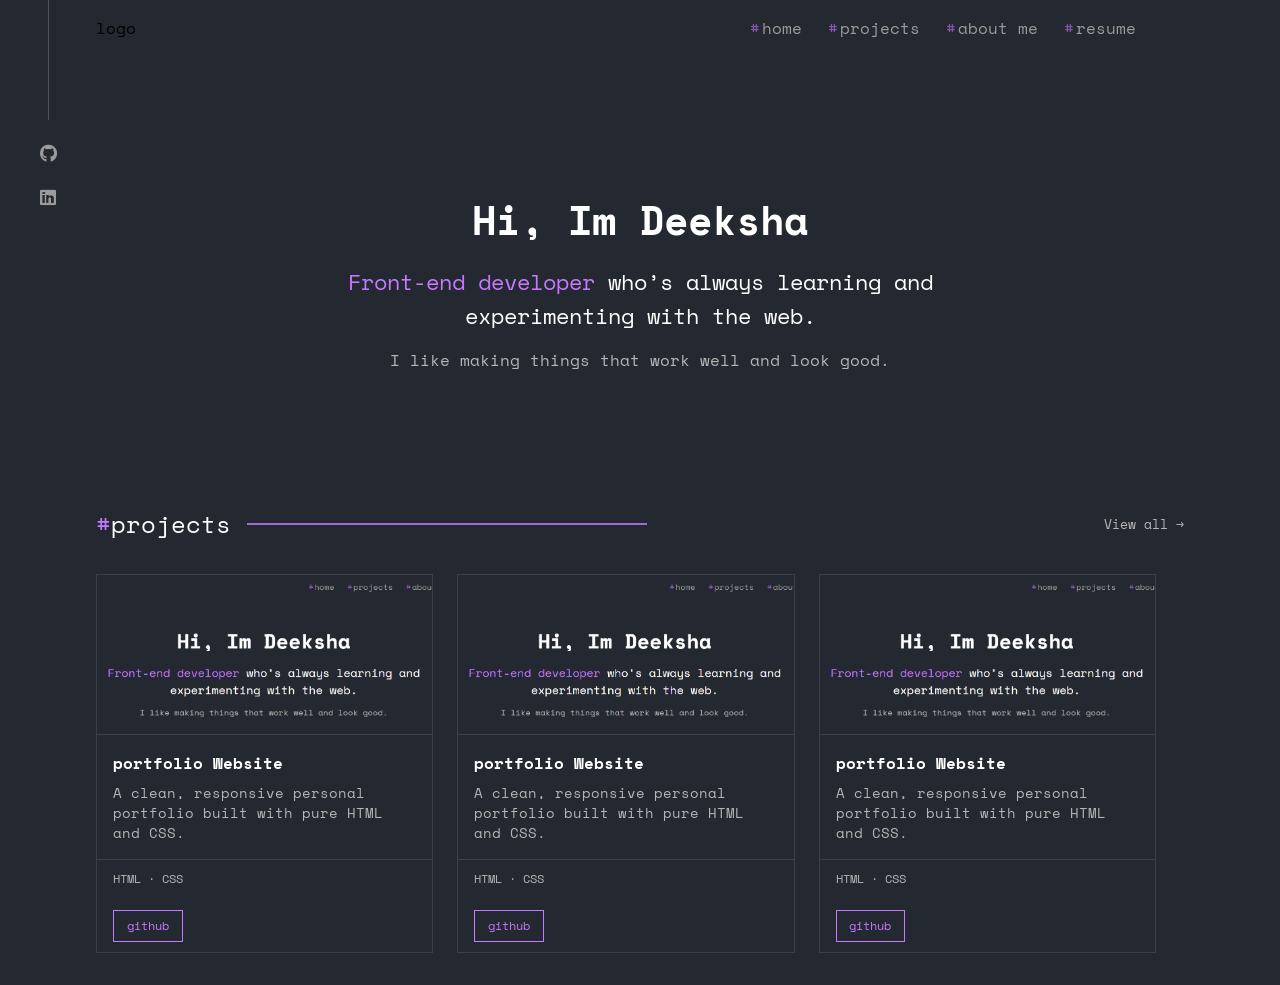
==== main/index.html @ dca4d630 "added project" ====
<!DOCTYPE html>
<head>
    <title>Deeksha Chowdary</title>
    <link rel="stylesheet" href="index_style.css">
    <link href="https://fonts.googleapis.com/css2?family=Space+Mono:wght@400;700&display=swap" rel="stylesheet">
    <link rel="stylesheet" href="https://cdnjs.cloudflare.com/ajax/libs/font-awesome/6.5.0/css/all.min.css">
</head>

<!DOCTYPE html>
<html lang="en">
<head>
    <meta charset="UTF-8">
    <title>Deeksha Chowdary</title>

    <link rel="stylesheet" href="index_style.css">
    <link href="https://fonts.googleapis.com/css2?family=Space+Mono:wght@400;700&display=swap" rel="stylesheet">
    <link rel="stylesheet" href="https://cdnjs.cloudflare.com/ajax/libs/font-awesome/6.5.0/css/all.min.css">
</head>

<body>
    <!-- Sidebar -->
    <div class="side-bar">
        <div class="line"></div>
        <div class="icons">
            <a href="#"><i class="fa-brands fa-github"></i></a>
            <a href="#"><i class="fa-brands fa-linkedin"></i></a>
        </div>
    </div>

    <!-- Header -->
    <header class="header">
        <p class="logo">logo</p>
        <nav class="nav">
            <ul>
                <li><a href="#">home</a></li>
                <li><a href="#">projects</a></li>
                <li><a href="#">about me</a></li>
                <li><a href="#">resume</a></li>
            </ul>
        </nav>
    </header>

    <!-- Hero -->
    <main>
        <div class="text">
            <h1 class="name">Hi, Im Deeksha</h1>

            <p class="upper_txt">
                <span class="purple">Front-end developer</span>
                who’s always learning and experimenting with the web.
            </p>

            <p class="lower_txt">
                I like making things that work well and look good.
            </p>
        </div>
    </main>


    <!-- Projects -->
    <section class="projects">
        <div class="projects-header">
            <p class="project_title">
                <span class="purple">#</span>projects
            </p>
            <a class="viewall" href="#">View all →</a>
        </div>

        <section class="project-cards">
            <article class="project-card">
                <figure class="project-card__preview">
                    <img src="project.png" alt="portfolio project preview">
                </figure>

                <!-- Title + description -->
                <header class="project-card__content">
                    <h3 class="project-card__title">portfolio Website</h3>
                    <p class="project-card__desc">A clean, responsive personal portfolio built with pure HTML and CSS.</p>
                </header>

                
                <!-- Tech stack strip -->
                <div class="project-card__stack">
                    HTML · CSS 
                </div>

                <!-- Actions -->
                <footer class="project-card__actions">
                    <a href="#" class="btn btn--primary">github</a>
                </footer>
            </article>

            <article class="project-card">
                <figure class="project-card__preview">
                    <img src="project.png" alt="portfolio project preview">
                </figure>

                <!-- Title + description -->
                <header class="project-card__content">
                    <h3 class="project-card__title">portfolio Website</h3>
                    <p class="project-card__desc">A clean, responsive personal portfolio built with pure HTML and CSS.</p>
                </header>


                <!-- Tech stack strip -->
                <div class="project-card__stack">
                    HTML · CSS 
                </div>

                <!-- Actions -->
                <footer class="project-card__actions">
                    <a href="#" class="btn btn--primary">github</a>
                </footer>
            </article>

            <article class="project-card">
                <figure class="project-card__preview">
                    <img src="project.png" alt="portfolio project preview">
                </figure>

                <!-- Title + description -->
                <header class="project-card__content">
                    <h3 class="project-card__title">portfolio Website</h3>
                    <p class="project-card__desc">A clean, responsive personal portfolio built with pure HTML and CSS.</p>
                </header>

                
                <!-- Tech stack strip -->
                <div class="project-card__stack">
                    HTML · CSS 
                </div>

                <!-- Actions -->
                <footer class="project-card__actions">
                    <a href="#" class="btn btn--primary">github</a>
                </footer>
            </article>
        </section>
        

    </section>
</body>
</html>
---- main/index_style.css ----
/* ---------- Reset ---------- */

* {
    margin: 0;
    padding: 0;
    box-sizing: border-box;
}

body {
    background-color: #242830;
    font-family: 'Space Mono', monospace;
    overflow-x: hidden;
}

/* ---------- Sidebar ---------- */

.side-bar {
    position: absolute;
    top: 0;
    left: 40px;

    display: flex;
    flex-direction: column;
    align-items: center;
    gap: 20px;

    z-index: 1000;
}

.side-bar .line {
    width: 1px;
    height: 120px;
    background-color: #6b6f76;
    opacity: 0.6;
}

.icons {
    display: flex;
    flex-direction: column;
    gap: 18px;
}

.icons a {
    color: #9b9b9b;
    font-size: 18px;
    transition: color 0.2s ease, transform 0.2s ease;
}

.icons a:hover {
    color: #8a56b1;
    transform: translateY(-3px);
}

/* ---------- Header ---------- */

.header {
    position: sticky;
    display: flex;
    align-items: center;
    justify-content: space-between;
    padding: 1rem 6rem;
}

.nav {
    text-align: right;
    margin-right: 2.5rem;
}

.nav ul li {
    display: inline-block;
    padding-inline: 0.5rem;
}

.nav a {
    text-decoration: none;
    color: rgb(155, 155, 155);
    position: relative;

    transition: color 0.25s ease;
}


.nav a::before {
    content: "#";
    color: #8a56b1;
    margin-right: 2px;

    transition: color 0.25s ease;
}


.nav a:hover {
    color: white;
}

.nav a:hover::before {
    color: #c579ff;
}

/* ---------- Main / Hero ---------- */

main {
    min-height: 50vh;
    display: flex;
    justify-content: center;
    align-items: center;
    text-align: center;
}


.name {
    font-size: 2.5rem;
    font-weight: 700;
    color: white;
    margin-bottom: 1rem;
}


.text {
    padding: 2rem;
    max-width: 700px;   /* keeps lines readable */
}


.upper_txt {
    font-size: 1.4rem;
    line-height: 1.5;
    margin-bottom: 1rem;
    color: white;
}

.lower_txt {
    color: rgb(181, 181, 181);
}


.purple {
    color: #c579ff;
}

.pfp-wrapper {
    display: flex;
    align-items: flex-start;
}

.profile {
    width: 100%;
    max-width: 250px;
    height: auto;
    border-radius: 50%;
    margin-top: 3rem;
    margin-left: 5rem;
    box-shadow: 0 0 30px rgba(255, 255, 255, 0.6);
}

/* ---------- Projects ---------- */

.projects {
    margin: 0 6rem;
    margin-bottom: 2rem;
}

.projects-header {
    display: flex;
    align-items: center;
}

.project_title {
    display: flex;
    align-items: center;
    font-size: 1.5rem;
    color: white;
}

.project_title::after {
    content: "";
    width: 400px;
    height: 1.5px;
    background-color: #c579ff;
    opacity: 0.8;
    margin-left: 1rem;
}

.viewall {
    margin-left: auto;
    text-decoration: none;
    color: rgb(181, 181, 181);
    font-size: 0.8rem;
    transition: color 0.25s ease;
}

.viewall::before{
  transition: color 0.25s ease;
}

.viewall:hover {
    color: white;
}

/* ---------- Tablet ---------- */

@media (max-width: 1024px) {
    header {
        padding: 1rem 3rem;
    }

    .text {
        padding: 4rem 3rem;
    }

    .projects {
        margin: 0 3rem;
    }

    .project_title::after {
        width: 250px;
    }
}

/* ---------- Mobile ---------- */

@media (max-width: 768px) {

    .side-bar {
        left: 15px;
    }

    .side-bar .line {
        height: 80px;
    }

    header {
        padding: 1rem 2rem;
        flex-direction: column;
        gap: 1rem;
    }

    .nav {
        margin-right: 0;
        text-align: center;
    }

    main {
        grid-template-columns: 1fr;
        text-align: center;
    }

    .text {
        padding: 3rem 2rem;
    }

    .upper_txt {
        font-size: 1.3rem;
    }

    .pfp-wrapper {
        justify-content: center;
    }

    .profile {
        margin: 2rem 0 0 0;
    }

    .projects {
        margin: 0 2rem;
    }

    .project_title::after {
        width: 120px;
    }
}


/* Project Cards */

.project-cards {
  display: flex;
  gap: 1.5rem;
  justify-content: flex-start;
  flex-wrap: wrap;              /* important */
  margin-top: 2rem;
}

.project-card {
  flex: 1 1 300px;              /* allows 3 cards per row */
  max-width: 31%;               /* keeps all 3 in screen */
  border: 1.5px solid #3a3f4b;
  color: white;
  background-color: #242830;
  display: flex;
  flex-direction: column;
}

/* Image container */
.project-card__preview {
  width: 100%;
  height: 160px;
  overflow: hidden;
}

/* Image itself */
.project-card__preview img {
  width: 100%;
  height: 100%;
  object-fit: cover;
  border-bottom: 1px solid #3a3f4b;;
}

/* Content spacing */
.project-card__content {
  padding: 1rem;
}

.project-card__title {
  font-size: 1rem;
  margin-bottom: 0.5rem;
}

.project-card__desc {
  font-size: 0.85rem;
  color: rgb(181, 181, 181);
}

/* Tech strip */
.project-card__stack {
  padding: 0.6rem 1rem;
  font-size: 0.75rem;
  border-top: 1px solid #3a3f4b;
  color: rgb(181, 181, 181);
}

/* Actions */
.project-card__actions {
  padding: 1rem;
  margin-top: auto;
}

.btn--primary {
  text-decoration: none;
  color: #c579ff;
  border: 1px solid #c579ff;
  padding: 0.4rem 0.8rem;
  font-size: 0.75rem;
  transition: background 0.2s ease, color 0.2s ease;
}

.btn--primary:hover {
  background-color: #c579ff;
  color: #242830;
}

@media (max-width: 768px) {
  .project-card {
    max-width: 100%;
  }
}


@media (max-width: 987px) {
  .project-card {
    max-width: 100%;
  }
}
---- main/index_style.css ----
/* ---------- Reset ---------- */

* {
    margin: 0;
    padding: 0;
    box-sizing: border-box;
}

body {
    background-color: #242830;
    font-family: 'Space Mono', monospace;
    overflow-x: hidden;
}

/* ---------- Sidebar ---------- */

.side-bar {
    position: absolute;
    top: 0;
    left: 40px;

    display: flex;
    flex-direction: column;
    align-items: center;
    gap: 20px;

    z-index: 1000;
}

.side-bar .line {
    width: 1px;
    height: 120px;
    background-color: #6b6f76;
    opacity: 0.6;
}

.icons {
    display: flex;
    flex-direction: column;
    gap: 18px;
}

.icons a {
    color: #9b9b9b;
    font-size: 18px;
    transition: color 0.2s ease, transform 0.2s ease;
}

.icons a:hover {
    color: #8a56b1;
    transform: translateY(-3px);
}

/* ---------- Header ---------- */

.header {
    position: sticky;
    display: flex;
    align-items: center;
    justify-content: space-between;
    padding: 1rem 6rem;
}

.nav {
    text-align: right;
    margin-right: 2.5rem;
}

.nav ul li {
    display: inline-block;
    padding-inline: 0.5rem;
}

.nav a {
    text-decoration: none;
    color: rgb(155, 155, 155);
    position: relative;

    transition: color 0.25s ease;
}


.nav a::before {
    content: "#";
    color: #8a56b1;
    margin-right: 2px;

    transition: color 0.25s ease;
}


.nav a:hover {
    color: white;
}

.nav a:hover::before {
    color: #c579ff;
}

/* ---------- Main / Hero ---------- */

main {
    min-height: 50vh;
    display: flex;
    justify-content: center;
    align-items: center;
    text-align: center;
}


.name {
    font-size: 2.5rem;
    font-weight: 700;
    color: white;
    margin-bottom: 1rem;
}


.text {
    padding: 2rem;
    max-width: 700px;   /* keeps lines readable */
}


.upper_txt {
    font-size: 1.4rem;
    line-height: 1.5;
    margin-bottom: 1rem;
    color: white;
}

.lower_txt {
    color: rgb(181, 181, 181);
}


.purple {
    color: #c579ff;
}

.pfp-wrapper {
    display: flex;
    align-items: flex-start;
}

.profile {
    width: 100%;
    max-width: 250px;
    height: auto;
    border-radius: 50%;
    margin-top: 3rem;
    margin-left: 5rem;
    box-shadow: 0 0 30px rgba(255, 255, 255, 0.6);
}

/* ---------- Projects ---------- */

.projects {
    margin: 0 6rem;
    margin-bottom: 2rem;
}

.projects-header {
    display: flex;
    align-items: center;
}

.project_title {
    display: flex;
    align-items: center;
    font-size: 1.5rem;
    color: white;
}

.project_title::after {
    content: "";
    width: 400px;
    height: 1.5px;
    background-color: #c579ff;
    opacity: 0.8;
    margin-left: 1rem;
}

.viewall {
    margin-left: auto;
    text-decoration: none;
    color: rgb(181, 181, 181);
    font-size: 0.8rem;
    transition: color 0.25s ease;
}

.viewall::before{
  transition: color 0.25s ease;
}

.viewall:hover {
    color: white;
}

/* ---------- Tablet ---------- */

@media (max-width: 1024px) {
    header {
        padding: 1rem 3rem;
    }

    .text {
        padding: 4rem 3rem;
    }

    .projects {
        margin: 0 3rem;
    }

    .project_title::after {
        width: 250px;
    }
}

/* ---------- Mobile ---------- */

@media (max-width: 768px) {

    .side-bar {
        left: 15px;
    }

    .side-bar .line {
        height: 80px;
    }

    header {
        padding: 1rem 2rem;
        flex-direction: column;
        gap: 1rem;
    }

    .nav {
        margin-right: 0;
        text-align: center;
    }

    main {
        grid-template-columns: 1fr;
        text-align: center;
    }

    .text {
        padding: 3rem 2rem;
    }

    .upper_txt {
        font-size: 1.3rem;
    }

    .pfp-wrapper {
        justify-content: center;
    }

    .profile {
        margin: 2rem 0 0 0;
    }

    .projects {
        margin: 0 2rem;
    }

    .project_title::after {
        width: 120px;
    }
}


/* Project Cards */

.project-cards {
  display: flex;
  gap: 1.5rem;
  justify-content: flex-start;
  flex-wrap: wrap;              /* important */
  margin-top: 2rem;
}

.project-card {
  flex: 1 1 300px;              /* allows 3 cards per row */
  max-width: 31%;               /* keeps all 3 in screen */
  border: 1.5px solid #3a3f4b;
  color: white;
  background-color: #242830;
  display: flex;
  flex-direction: column;
}

/* Image container */
.project-card__preview {
  width: 100%;
  height: 160px;
  overflow: hidden;
}

/* Image itself */
.project-card__preview img {
  width: 100%;
  height: 100%;
  object-fit: cover;
  border-bottom: 1px solid #3a3f4b;;
}

/* Content spacing */
.project-card__content {
  padding: 1rem;
}

.project-card__title {
  font-size: 1rem;
  margin-bottom: 0.5rem;
}

.project-card__desc {
  font-size: 0.85rem;
  color: rgb(181, 181, 181);
}

/* Tech strip */
.project-card__stack {
  padding: 0.6rem 1rem;
  font-size: 0.75rem;
  border-top: 1px solid #3a3f4b;
  color: rgb(181, 181, 181);
}

/* Actions */
.project-card__actions {
  padding: 1rem;
  margin-top: auto;
}

.btn--primary {
  text-decoration: none;
  color: #c579ff;
  border: 1px solid #c579ff;
  padding: 0.4rem 0.8rem;
  font-size: 0.75rem;
  transition: background 0.2s ease, color 0.2s ease;
}

.btn--primary:hover {
  background-color: #c579ff;
  color: #242830;
}

@media (max-width: 768px) {
  .project-card {
    max-width: 100%;
  }
}


@media (max-width: 987px) {
  .project-card {
    max-width: 100%;
  }
}
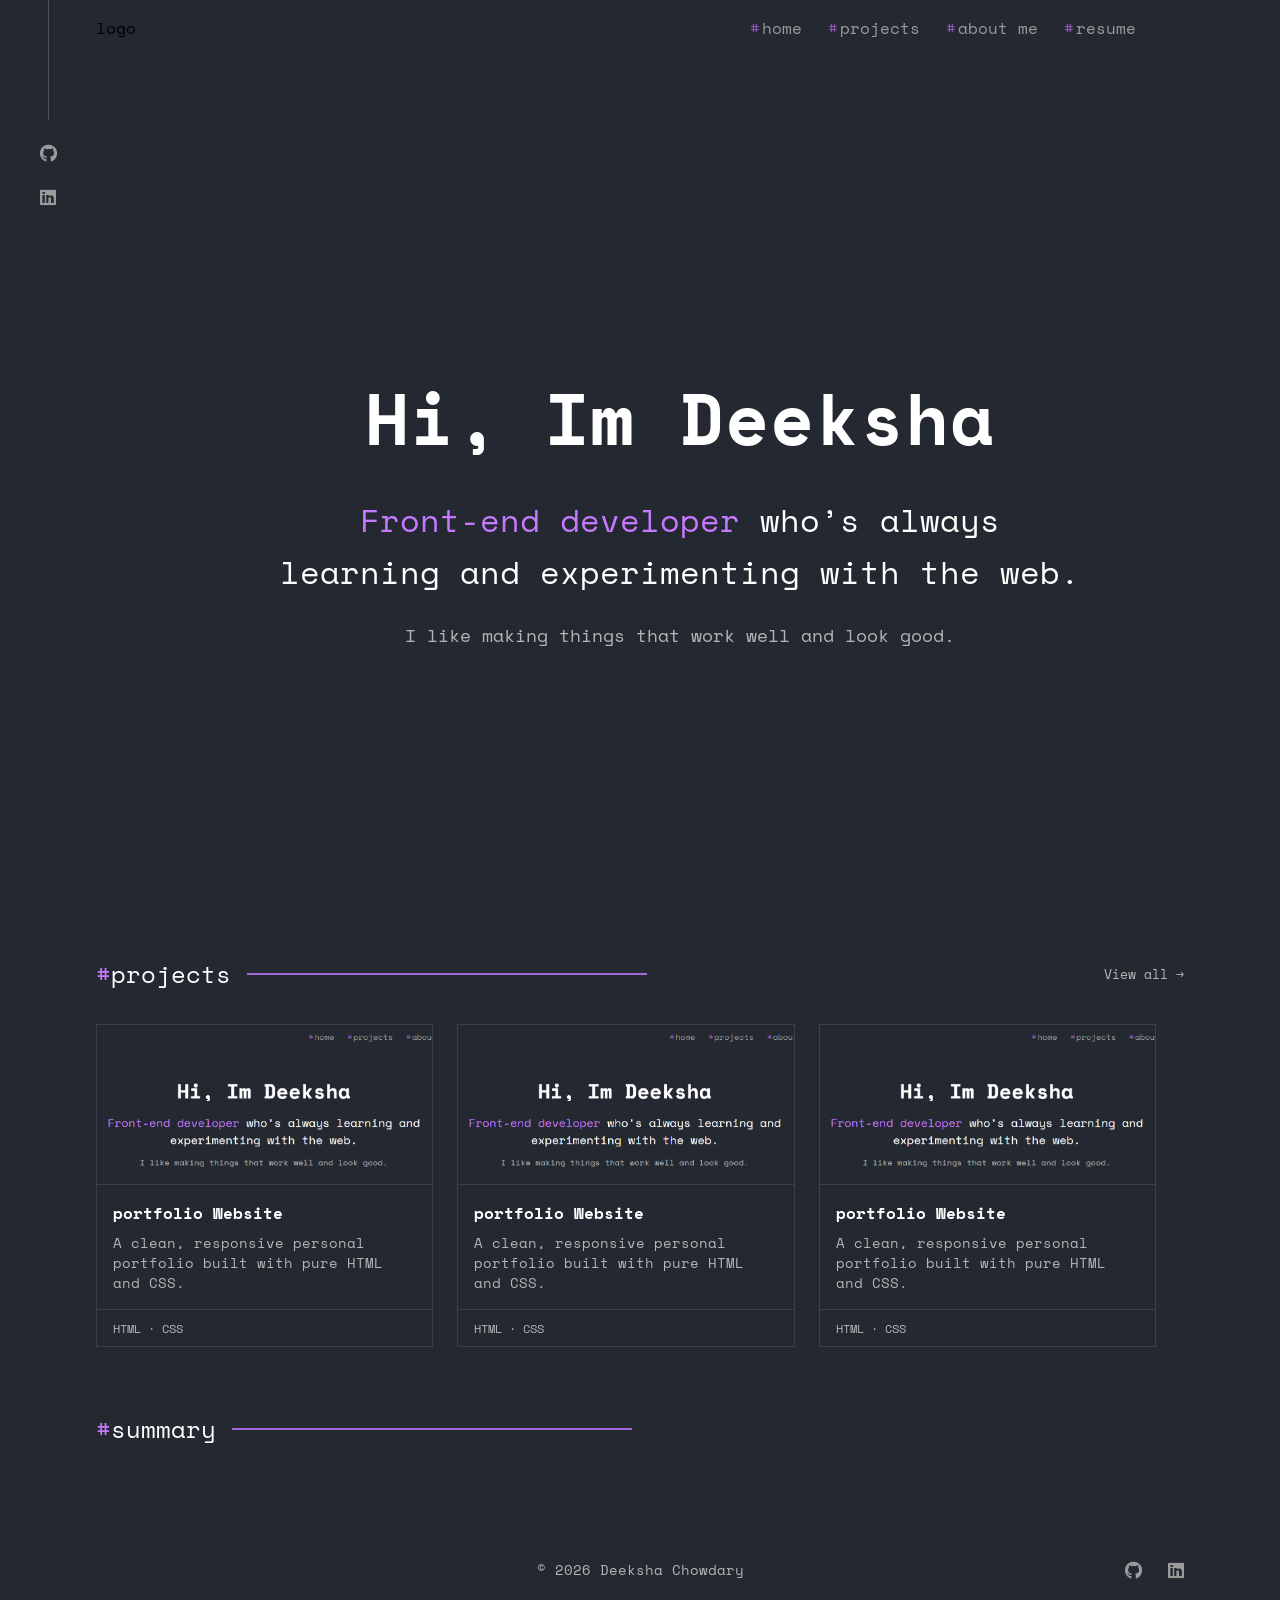
==== commit de9af77c: "changes made" ====
--- a/main/index.html
+++ b/main/index.html
@@ -1,11 +1,3 @@
-<!DOCTYPE html>
-<head>
-    <title>Deeksha Chowdary</title>
-    <link rel="stylesheet" href="index_style.css">
-    <link href="https://fonts.googleapis.com/css2?family=Space+Mono:wght@400;700&display=swap" rel="stylesheet">
-    <link rel="stylesheet" href="https://cdnjs.cloudflare.com/ajax/libs/font-awesome/6.5.0/css/all.min.css">
-</head>
-
 <!DOCTYPE html>
 <html lang="en">
 <head>
@@ -68,6 +60,7 @@
 
         <section class="project-cards">
             <article class="project-card">
+                <a href="https://github.com/yourusername/projectname" target="_blank" class="project-link">
                 <figure class="project-card__preview">
                     <img src="project.png" alt="portfolio project preview">
                 </figure>
@@ -83,37 +76,11 @@
                 <div class="project-card__stack">
                     HTML · CSS 
                 </div>
-
-                <!-- Actions -->
-                <footer class="project-card__actions">
-                    <a href="#" class="btn btn--primary">github</a>
-                </footer>
+            </a>
             </article>
 
             <article class="project-card">
-                <figure class="project-card__preview">
-                    <img src="project.png" alt="portfolio project preview">
-                </figure>
-
-                <!-- Title + description -->
-                <header class="project-card__content">
-                    <h3 class="project-card__title">portfolio Website</h3>
-                    <p class="project-card__desc">A clean, responsive personal portfolio built with pure HTML and CSS.</p>
-                </header>
-
-
-                <!-- Tech stack strip -->
-                <div class="project-card__stack">
-                    HTML · CSS 
-                </div>
-
-                <!-- Actions -->
-                <footer class="project-card__actions">
-                    <a href="#" class="btn btn--primary">github</a>
-                </footer>
-            </article>
-
-            <article class="project-card">
+                <a href="https://github.com/yourusername/projectname" target="_blank" class="project-link">
                 <figure class="project-card__preview">
                     <img src="project.png" alt="portfolio project preview">
                 </figure>
@@ -129,15 +96,52 @@
                 <div class="project-card__stack">
                     HTML · CSS 
                 </div>
+            </a>
+            </article>
 
-                <!-- Actions -->
-                <footer class="project-card__actions">
-                    <a href="#" class="btn btn--primary">github</a>
-                </footer>
+            <article class="project-card">
+                <a href="https://github.com/yourusername/projectname" target="_blank" class="project-link">
+                <figure class="project-card__preview">
+                    <img src="project.png" alt="portfolio project preview">
+                </figure>
+
+                <!-- Title + description -->
+                <header class="project-card__content">
+                    <h3 class="project-card__title">portfolio Website</h3>
+                    <p class="project-card__desc">A clean, responsive personal portfolio built with pure HTML and CSS.</p>
+                </header>
+
+                
+                <!-- Tech stack strip -->
+                <div class="project-card__stack">
+                    HTML · CSS 
+                </div>
+            </a>
             </article>
         </section>
-        
+    </section>
 
+    <!-- Skills -->
+    <section class="projects">
+        <div class="projects-header">
+            <p class="project_title">
+                <span class="purple">#</span>summary
+            </p>
+        </div>
+
+        <p></p>
     </section>
+
+    <!-- footer -->
+    <footer class="footer">
+        <div class="footer-content">
+            <p class="footer-name">© 2026 Deeksha Chowdary</p>
+            <div class="footer-socials">
+                <a href="#"><i class="fa-brands fa-github"></i></a>
+                <a href="#"><i class="fa-brands fa-linkedin"></i></a>
+            </div>
+        </div>
+    </footer>
+
 </body>
 </html>
--- a/main/index_style.css
+++ b/main/index_style.css
@@ -100,64 +100,54 @@
 /* ---------- Main / Hero ---------- */
 
 main {
-    min-height: 50vh;
+    min-height: 100vh;
     display: flex;
     justify-content: center;
     align-items: center;
     text-align: center;
-}
-
-
+    padding: 0 2rem;
+    margin-left: 80px;
+}
+
+/* Text container */
+.text {
+    max-width: 800px;
+}
+
+/* Name */
 .name {
-    font-size: 2.5rem;
+    font-size: clamp(3rem, 6vw, 4.5rem);
     font-weight: 700;
     color: white;
-    margin-bottom: 1rem;
-}
-
-
-.text {
-    padding: 2rem;
-    max-width: 700px;   /* keeps lines readable */
-}
-
-
+    margin-bottom: 1.5rem;
+    letter-spacing: 1px;
+}
+
+/* Main headline */
 .upper_txt {
-    font-size: 1.4rem;
-    line-height: 1.5;
-    margin-bottom: 1rem;
+    font-size: clamp(1.5rem, 3vw, 2rem);
+    line-height: 1.6;
+    margin-bottom: 1.5rem;
     color: white;
 }
 
+/* Sub text */
 .lower_txt {
+    font-size: 1.1rem;
     color: rgb(181, 181, 181);
 }
 
-
+/* Purple highlight */
 .purple {
     color: #c579ff;
 }
 
-.pfp-wrapper {
-    display: flex;
-    align-items: flex-start;
-}
-
-.profile {
-    width: 100%;
-    max-width: 250px;
-    height: auto;
-    border-radius: 50%;
-    margin-top: 3rem;
-    margin-left: 5rem;
-    box-shadow: 0 0 30px rgba(255, 255, 255, 0.6);
-}
 
 /* ---------- Projects ---------- */
 
 .projects {
     margin: 0 6rem;
-    margin-bottom: 2rem;
+    margin-bottom: 4rem;
 }
 
 .projects-header {
@@ -197,6 +187,73 @@
     color: white;
 }
 
+.project-cards {
+    display: grid;
+    grid-template-columns: repeat(auto-fit, minmax(280px, 1fr));
+    gap: 1.5rem;
+}
+
+.project-card {
+    border: 1.5px solid #3a3f4b;
+    background-color: #242830;
+    display: flex;
+    flex-direction: column;
+    transition: transform 0.25s ease, border-color 0.25s ease;
+}
+
+.project-card:hover {
+    transform: translateY(-6px);
+    border-color: #c579ff;
+}
+
+
+.project-card__preview {
+    width: 100%;
+    height: 170px;
+    overflow: hidden;
+}
+
+.project-card__preview img {
+    width: 100%;
+    height: 100%;
+    object-fit: cover;
+    border-bottom: 1px solid #3a3f4b;
+}
+
+
+.project-card__content {
+    padding: 1rem;
+}
+
+.project-card__title {
+    font-size: 1.1rem;
+    margin-bottom: 0.5rem;
+}
+
+.project-card__desc {
+    font-size: 0.9rem;
+    color: #b5b5b5;
+}
+
+
+.project-card__stack {
+    padding: 0.6rem 1rem;
+    font-size: 0.8rem;
+    border-top: 1px solid #3a3f4b;
+    color: #b5b5b5;
+}
+
+
+
+.project-link {
+    display: flex;
+    flex-direction: column;
+    height: 100%;
+    text-decoration: none;
+    color: inherit;
+}
+
+
 /* ---------- Tablet ---------- */
 
 @media (max-width: 1024px) {
@@ -271,19 +328,18 @@
 }
 
 
-/* Project Cards */
 
 .project-cards {
   display: flex;
   gap: 1.5rem;
   justify-content: flex-start;
-  flex-wrap: wrap;              /* important */
+  flex-wrap: wrap;              
   margin-top: 2rem;
 }
 
 .project-card {
-  flex: 1 1 300px;              /* allows 3 cards per row */
-  max-width: 31%;               /* keeps all 3 in screen */
+  flex: 1 1 300px;              
+  max-width: 31%;               
   border: 1.5px solid #3a3f4b;
   color: white;
   background-color: #242830;
@@ -291,14 +347,14 @@
   flex-direction: column;
 }
 
-/* Image container */
+
 .project-card__preview {
   width: 100%;
   height: 160px;
   overflow: hidden;
 }
 
-/* Image itself */
+
 .project-card__preview img {
   width: 100%;
   height: 100%;
@@ -306,7 +362,7 @@
   border-bottom: 1px solid #3a3f4b;;
 }
 
-/* Content spacing */
+
 .project-card__content {
   padding: 1rem;
 }
@@ -321,7 +377,7 @@
   color: rgb(181, 181, 181);
 }
 
-/* Tech strip */
+
 .project-card__stack {
   padding: 0.6rem 1rem;
   font-size: 0.75rem;
@@ -329,26 +385,6 @@
   color: rgb(181, 181, 181);
 }
 
-/* Actions */
-.project-card__actions {
-  padding: 1rem;
-  margin-top: auto;
-}
-
-.btn--primary {
-  text-decoration: none;
-  color: #c579ff;
-  border: 1px solid #c579ff;
-  padding: 0.4rem 0.8rem;
-  font-size: 0.75rem;
-  transition: background 0.2s ease, color 0.2s ease;
-}
-
-.btn--primary:hover {
-  background-color: #c579ff;
-  color: #242830;
-}
-
 @media (max-width: 768px) {
   .project-card {
     max-width: 100%;
@@ -360,4 +396,60 @@
   .project-card {
     max-width: 100%;
   }
+}
+
+/* ---------- Footer ---------- */
+
+.footer {
+    margin-top: 5rem;
+    padding: 2rem 6rem;
+    background-color: #242830;
+    position: relative; 
+}
+
+
+.footer-name {
+    text-align: center;
+    color: #b5b5b5;
+    font-size: 0.9rem;
+}
+
+
+.footer-socials {
+    position: absolute;
+    right: 6rem;          
+    top: 50%;
+    transform: translateY(-50%);
+}
+
+.footer-socials a {
+    color: #9b9b9b;
+    margin-left: 1rem;
+    font-size: 18px;
+    transition: color 0.25s ease, transform 0.25s ease;
+}
+
+.footer-socials a:hover {
+    color: #c579ff;
+    transform: translateY(-3px);
+}
+
+/* ---------- Mobile Fix ---------- */
+
+@media (max-width: 768px) {
+
+    .footer {
+        padding: 2rem;
+        text-align: center;
+    }
+
+    .footer-socials {
+        position: static;
+        transform: none;
+        margin-top: 1rem;
+    }
+
+    .footer-socials a {
+        margin: 0 0.6rem;
+    }
 }
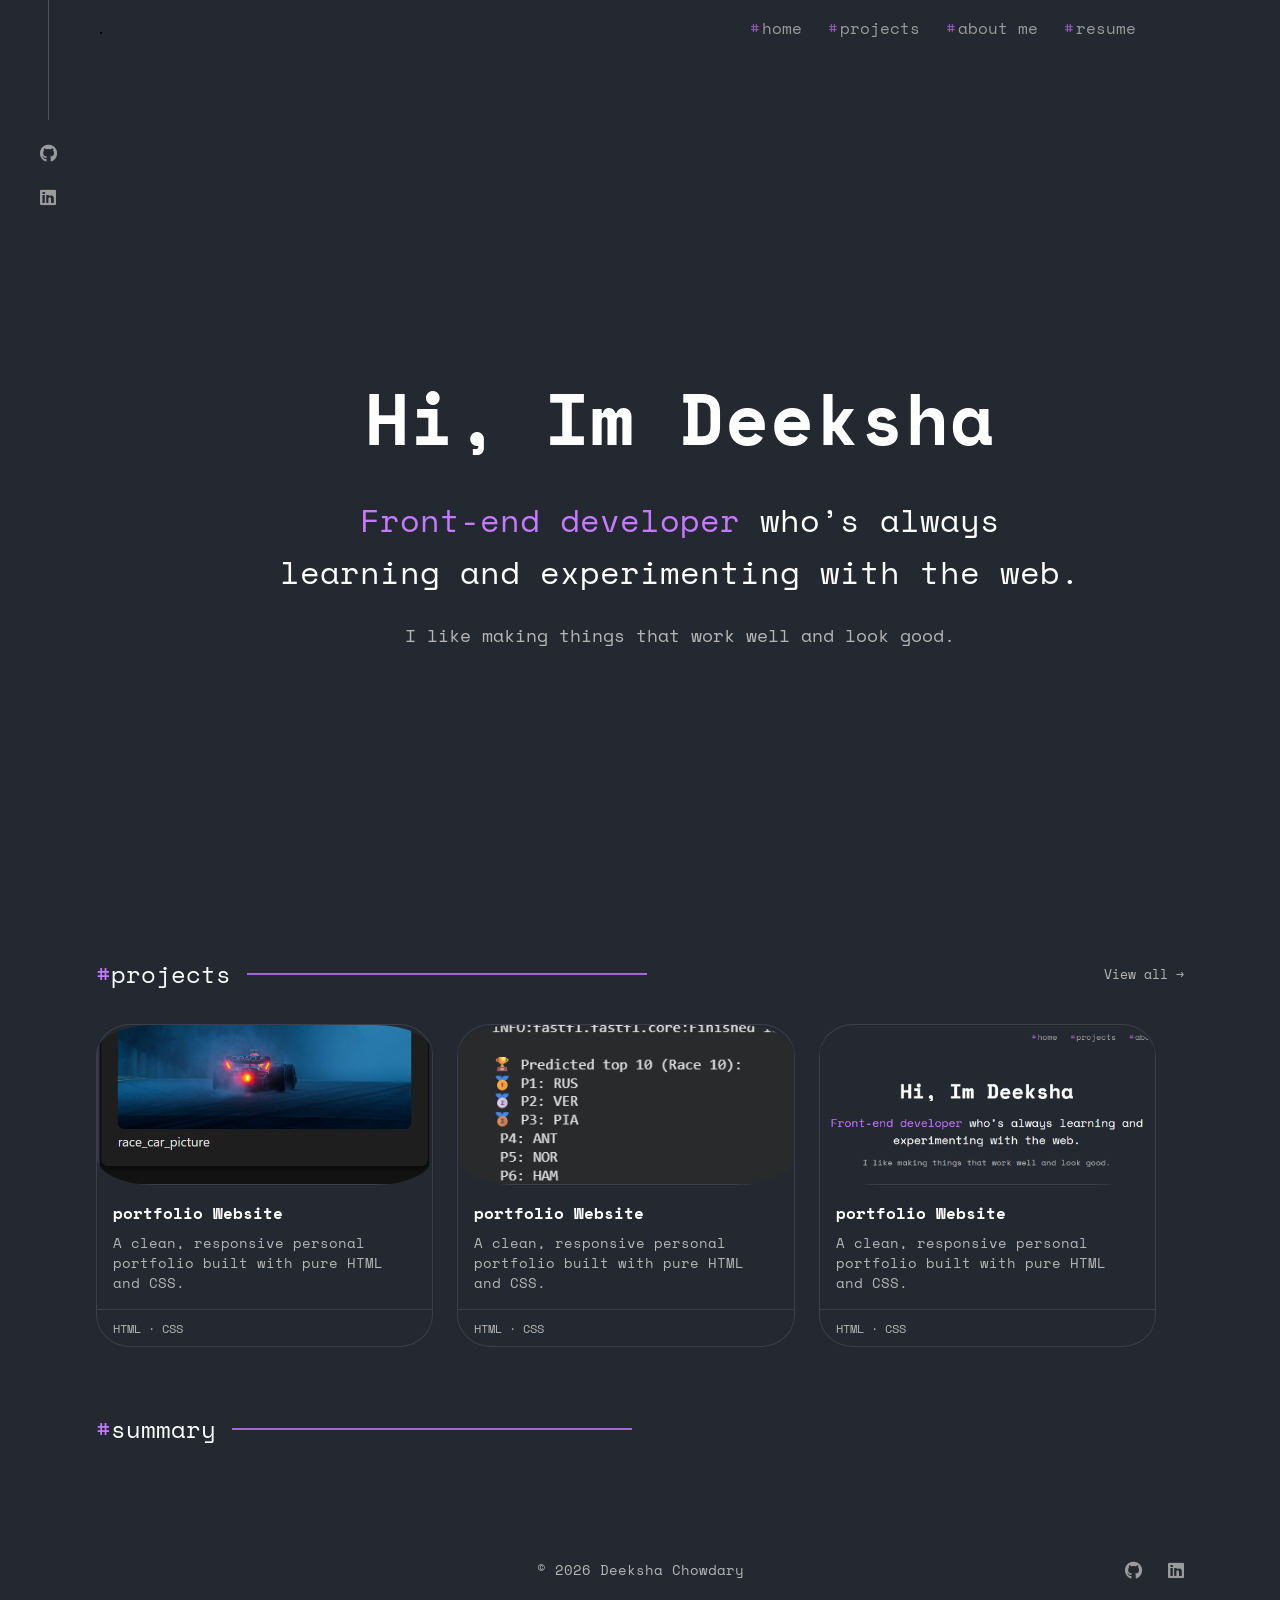
==== commit c850bfa5: "updates" ====
--- a/main/index.html
+++ b/main/index.html
@@ -21,12 +21,12 @@
 
     <!-- Header -->
     <header class="header">
-        <p class="logo">logo</p>
+        <p class="logo">.</p>
         <nav class="nav">
             <ul>
                 <li><a href="#">home</a></li>
-                <li><a href="#">projects</a></li>
-                <li><a href="#">about me</a></li>
+                <li><a href="projects.html">projects</a></li>
+                <li><a href="aboutme.html">about me</a></li>
                 <li><a href="#">resume</a></li>
             </ul>
         </nav>
@@ -55,14 +55,14 @@
             <p class="project_title">
                 <span class="purple">#</span>projects
             </p>
-            <a class="viewall" href="#">View all →</a>
+            <a class="viewall" href="projects.html">View all →</a>
         </div>
 
         <section class="project-cards">
             <article class="project-card">
-                <a href="https://github.com/yourusername/projectname" target="_blank" class="project-link">
+                <a href="cloud_service_project.html" class="project-link">
                 <figure class="project-card__preview">
-                    <img src="project.png" alt="portfolio project preview">
+                    <img src="cloud_project.png" alt="portfolio project preview">
                 </figure>
 
                 <!-- Title + description -->
@@ -80,9 +80,9 @@
             </article>
 
             <article class="project-card">
-                <a href="https://github.com/yourusername/projectname" target="_blank" class="project-link">
+                <a href="project-race.html" class="project-link">
                 <figure class="project-card__preview">
-                    <img src="project.png" alt="portfolio project preview">
+                    <img src="f1_project.png" alt="portfolio project preview">
                 </figure>
 
                 <!-- Title + description -->
@@ -100,7 +100,7 @@
             </article>
 
             <article class="project-card">
-                <a href="https://github.com/yourusername/projectname" target="_blank" class="project-link">
+                <a href="project-protfolio.html" class="project-link">
                 <figure class="project-card__preview">
                     <img src="project.png" alt="portfolio project preview">
                 </figure>
--- a/main/index_style.css
+++ b/main/index_style.css
@@ -345,6 +345,7 @@
   background-color: #242830;
   display: flex;
   flex-direction: column;
+  border-radius: 10%;
 }
 
 
@@ -352,6 +353,7 @@
   width: 100%;
   height: 160px;
   overflow: hidden;
+  border-radius: 17%;
 }
 
 
@@ -452,4 +454,99 @@
     .footer-socials a {
         margin: 0 0.6rem;
     }
+}
+
+
+/* ---------- Project Detail Page ---------- */
+
+.project-detail {
+    max-width: 900px;
+    margin: 4rem auto;
+    padding: 0 2rem;
+    color: white;
+}
+
+/* Back button */
+.project-detail a {
+    text-decoration: none;
+    color: #c579ff;
+    font-size: 0.9rem;
+    transition: color 0.25s ease;
+}
+
+.project-detail a:hover {
+    color: #ffffff;
+}
+
+/* Title */
+.project-detail h1 {
+    font-size: 2.5rem;
+    margin: 2rem 0 1rem 0;
+}
+
+/* Section headings */
+.project-detail h2 {
+    margin-top: 2rem;
+    margin-bottom: 0.8rem;
+    font-size: 1.2rem;
+    color: #c579ff;
+}
+
+/* Paragraphs */
+.project-detail p {
+    color: #b5b5b5;
+    line-height: 1.6;
+    font-size: 0.95rem;
+}
+
+/* Image */
+.project-detail img {
+    width: 100%;
+    margin: 1.5rem 0;
+    border: 1px solid #3a3f4b;
+}
+
+/* List */
+.project-detail ul {
+    margin-left: 1.2rem;
+    color: #b5b5b5;
+}
+
+.project-detail li {
+    margin-bottom: 0.5rem;
+}
+
+/* Buttons container */
+.project-links {
+    margin-top: 2rem;
+    display: flex;
+    gap: 1rem;
+}
+
+/* Buttons */
+.project-links a {
+    border: 1px solid #c579ff;
+    padding: 0.5rem 1rem;
+    font-size: 0.8rem;
+    color: #c579ff;
+    transition: all 0.25s ease;
+}
+
+.project-links a:hover {
+    background-color: #c579ff;
+    color: #242830;
+}
+
+/* Back button specific */
+.back-btn {
+    text-decoration: none;   /* removes underline */
+    color: #c579ff;
+    font-size: 0.9rem;
+    display: inline-block;
+    margin-bottom: 1rem;
+    transition: color 0.25s ease;
+}
+
+.back-btn:hover {
+    color: #ffffff;
 }
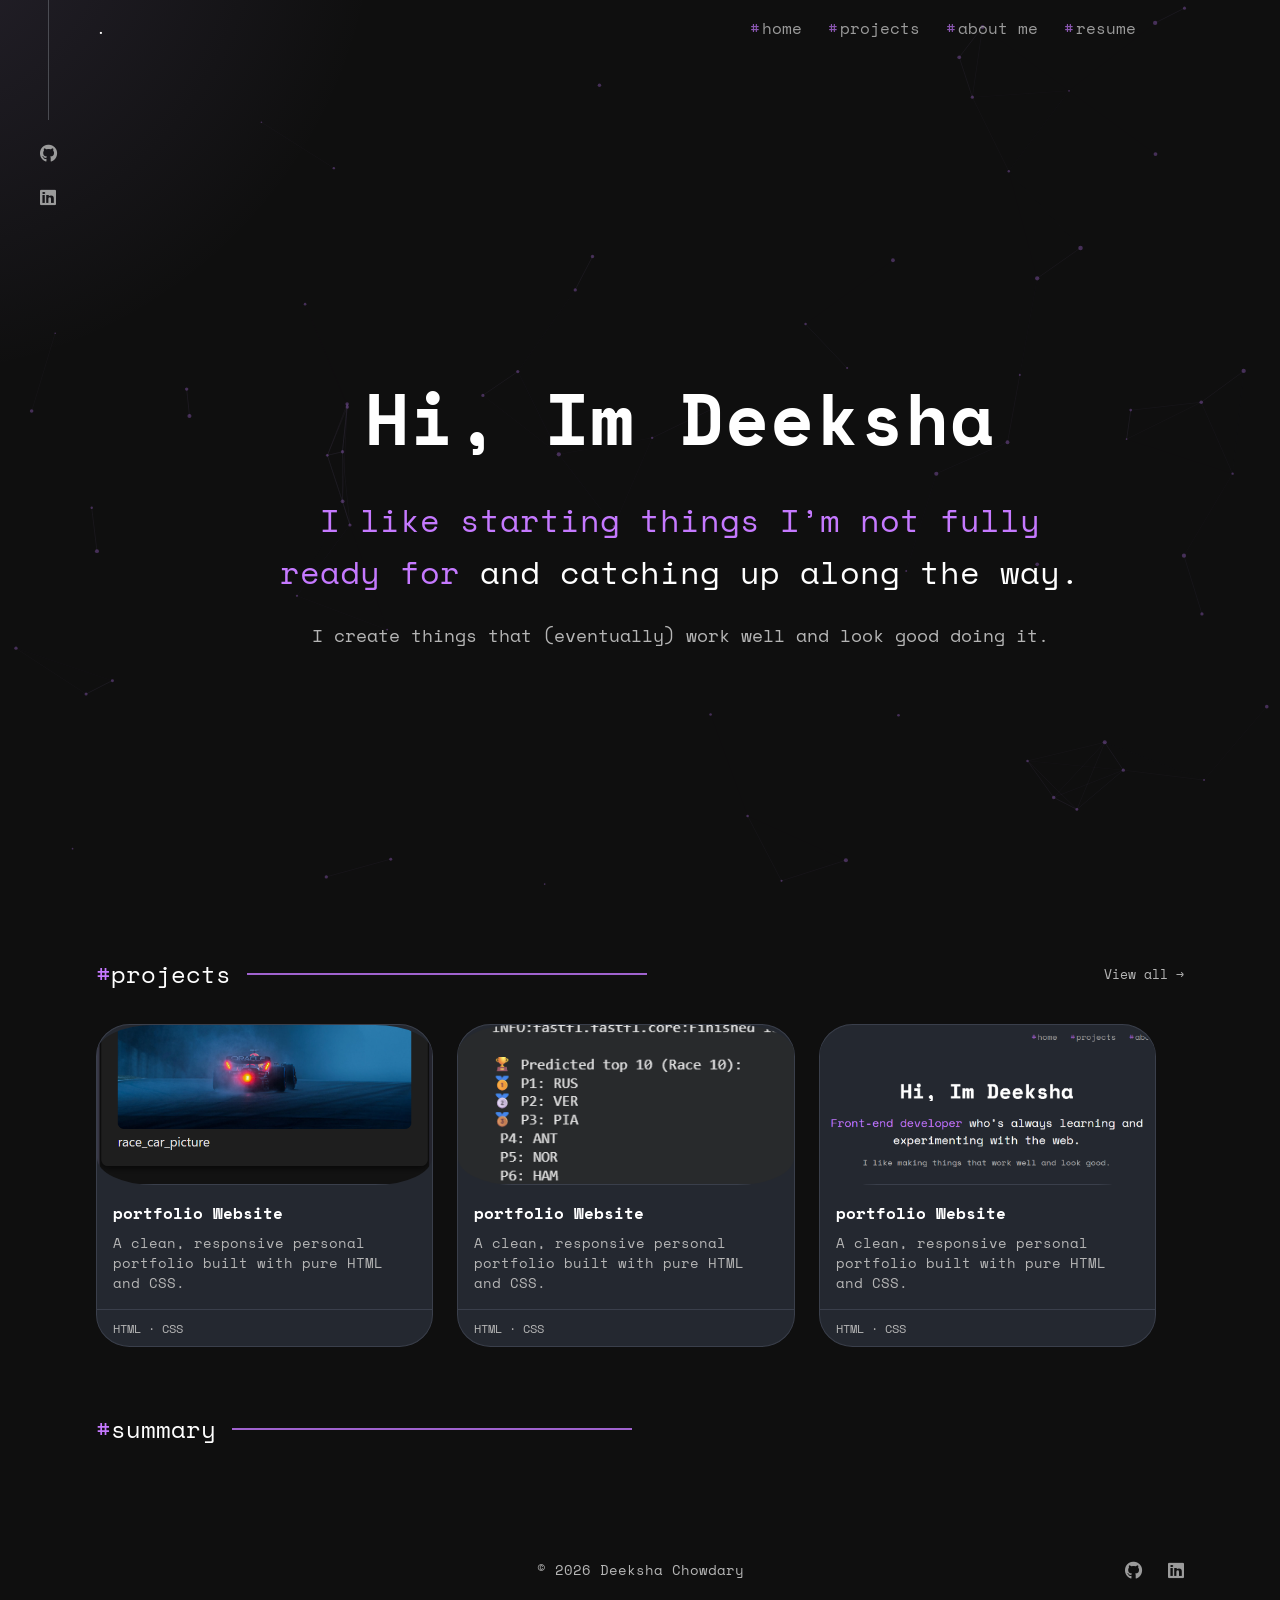
==== commit 670fc0c6: "added js" ====
--- a/main/index.html
+++ b/main/index.html
@@ -7,9 +7,11 @@
     <link rel="stylesheet" href="index_style.css">
     <link href="https://fonts.googleapis.com/css2?family=Space+Mono:wght@400;700&display=swap" rel="stylesheet">
     <link rel="stylesheet" href="https://cdnjs.cloudflare.com/ajax/libs/font-awesome/6.5.0/css/all.min.css">
+    <script src="index..js"></script>
 </head>
 
 <body>
+    <canvas id="particleCanvas"></canvas>
     <!-- Sidebar -->
     <div class="side-bar">
         <div class="line"></div>
@@ -35,15 +37,15 @@
     <!-- Hero -->
     <main>
         <div class="text">
-            <h1 class="name">Hi, Im Deeksha</h1>
+            <h1 class="name reveal">Hi, Im Deeksha</h1>
 
-            <p class="upper_txt">
-                <span class="purple">Front-end developer</span>
-                who’s always learning and experimenting with the web.
+            <p class="upper_txt reveal">
+                <span class="purple">I like starting things I’m not fully ready for</span>
+                and catching up along the way.
             </p>
 
-            <p class="lower_txt">
-                I like making things that work well and look good.
+            <p class="lower_txt reveal">
+                I create things that (eventually) work well and look good doing it.
             </p>
         </div>
     </main>
@@ -59,7 +61,7 @@
         </div>
 
         <section class="project-cards">
-            <article class="project-card">
+            <article class="project-card reveal">
                 <a href="cloud_service_project.html" class="project-link">
                 <figure class="project-card__preview">
                     <img src="cloud_project.png" alt="portfolio project preview">
@@ -79,7 +81,7 @@
             </a>
             </article>
 
-            <article class="project-card">
+            <article class="project-card reveal">
                 <a href="project-race.html" class="project-link">
                 <figure class="project-card__preview">
                     <img src="f1_project.png" alt="portfolio project preview">
@@ -99,7 +101,7 @@
             </a>
             </article>
 
-            <article class="project-card">
+            <article class="project-card reveal">
                 <a href="project-protfolio.html" class="project-link">
                 <figure class="project-card__preview">
                     <img src="project.png" alt="portfolio project preview">
--- a/main/index_style.css
+++ b/main/index_style.css
@@ -1,15 +1,66 @@
 /* ---------- Reset ---------- */
-
 * {
     margin: 0;
     padding: 0;
     box-sizing: border-box;
 }
 
+/* --- The Background & Glow --- */
+:root {
+    --mouse-x: -100px;
+    --mouse-y: -100px;
+}
+
 body {
-    background-color: #242830;
+    margin: 0;
+    background-color: #0f0f0f;
     font-family: 'Space Mono', monospace;
+    color: white;
     overflow-x: hidden;
+
+    background-image: radial-gradient(
+        600px circle at var(--mouse-x) var(--mouse-y), 
+        rgba(171, 146, 221, 0.15), 
+        transparent 80%
+    );
+    background-attachment: fixed;
+}
+
+/* --- The Particle Canvas --- */
+#particleCanvas {
+    position: fixed;
+    top: 0;
+    left: 0;
+    width: 100%;
+    height: 100%;
+    z-index: -1; 
+    pointer-events: none; 
+}
+
+/* --- The Custom Dot --- */
+.custom-dot {
+    width: 6px;
+    height: 6px;
+    background-color: #ab92dd;
+    border-radius: 50%;
+    position: fixed;
+    pointer-events: none;
+    z-index: 9999;
+    transform: translate(-50%, -50%);
+    opacity: 0;
+    transition: opacity 0.3s;
+}
+
+.dot-active {
+    width: 10px;
+    height: 10px;
+    background-color: #ffffff;
+    box-shadow: 0 0 10px #ab92dd;
+}
+
+
+h1, p, a, li, span {
+    font-family: 'Space Mono', monospace !important;
 }
 
 /* ---------- Sidebar ---------- */
@@ -405,7 +456,7 @@
 .footer {
     margin-top: 5rem;
     padding: 2rem 6rem;
-    background-color: #242830;
+    background-color: transparent !important; 
     position: relative; 
 }
 
@@ -549,4 +600,65 @@
 
 .back-btn:hover {
     color: #ffffff;
-}+}
+
+
+
+@media (pointer: fine) {
+    body {
+        cursor: none;
+    }
+    a, button, .project-card {
+        cursor: none;
+    }
+}
+
+.cursor-dot, .cursor-outline {
+    pointer-events: none;
+    position: fixed;
+    top: 0;
+    left: 0;
+    transform: translate(-50%, -50%);
+    border-radius: 50%;
+    z-index: 9999;
+    transition: transform 0.2s ease-out, background-color 0.2s ease;
+}
+
+.cursor-dot {
+    width: 8px;
+    height: 8px;
+    background-color: #ab92dd; /* Matching your purple theme */
+}
+
+.cursor-outline {
+    width: 40px;
+    height: 40px;
+    border: 2px solid #ab92dd;
+}
+
+
+@media (max-width: 768px) {
+    .cursor-dot, .cursor-outline {
+        display: none;
+    }
+    body {
+        cursor: auto;
+    }
+}
+
+/* --- Scroll Reveal Styles --- */
+
+.reveal {
+    opacity: 0;
+    transform: translateY(30px);
+    transition: opacity 0.6s ease-out, transform 0.6s ease-out; /* Adjusted for repeat */
+}
+
+.reveal.active {
+    opacity: 1;
+    transform: translateY(0);
+}
+
+
+.project-card:nth-child(2) { transition-delay: 0.1s; }
+.project-card:nth-child(3) { transition-delay: 0.2s; }
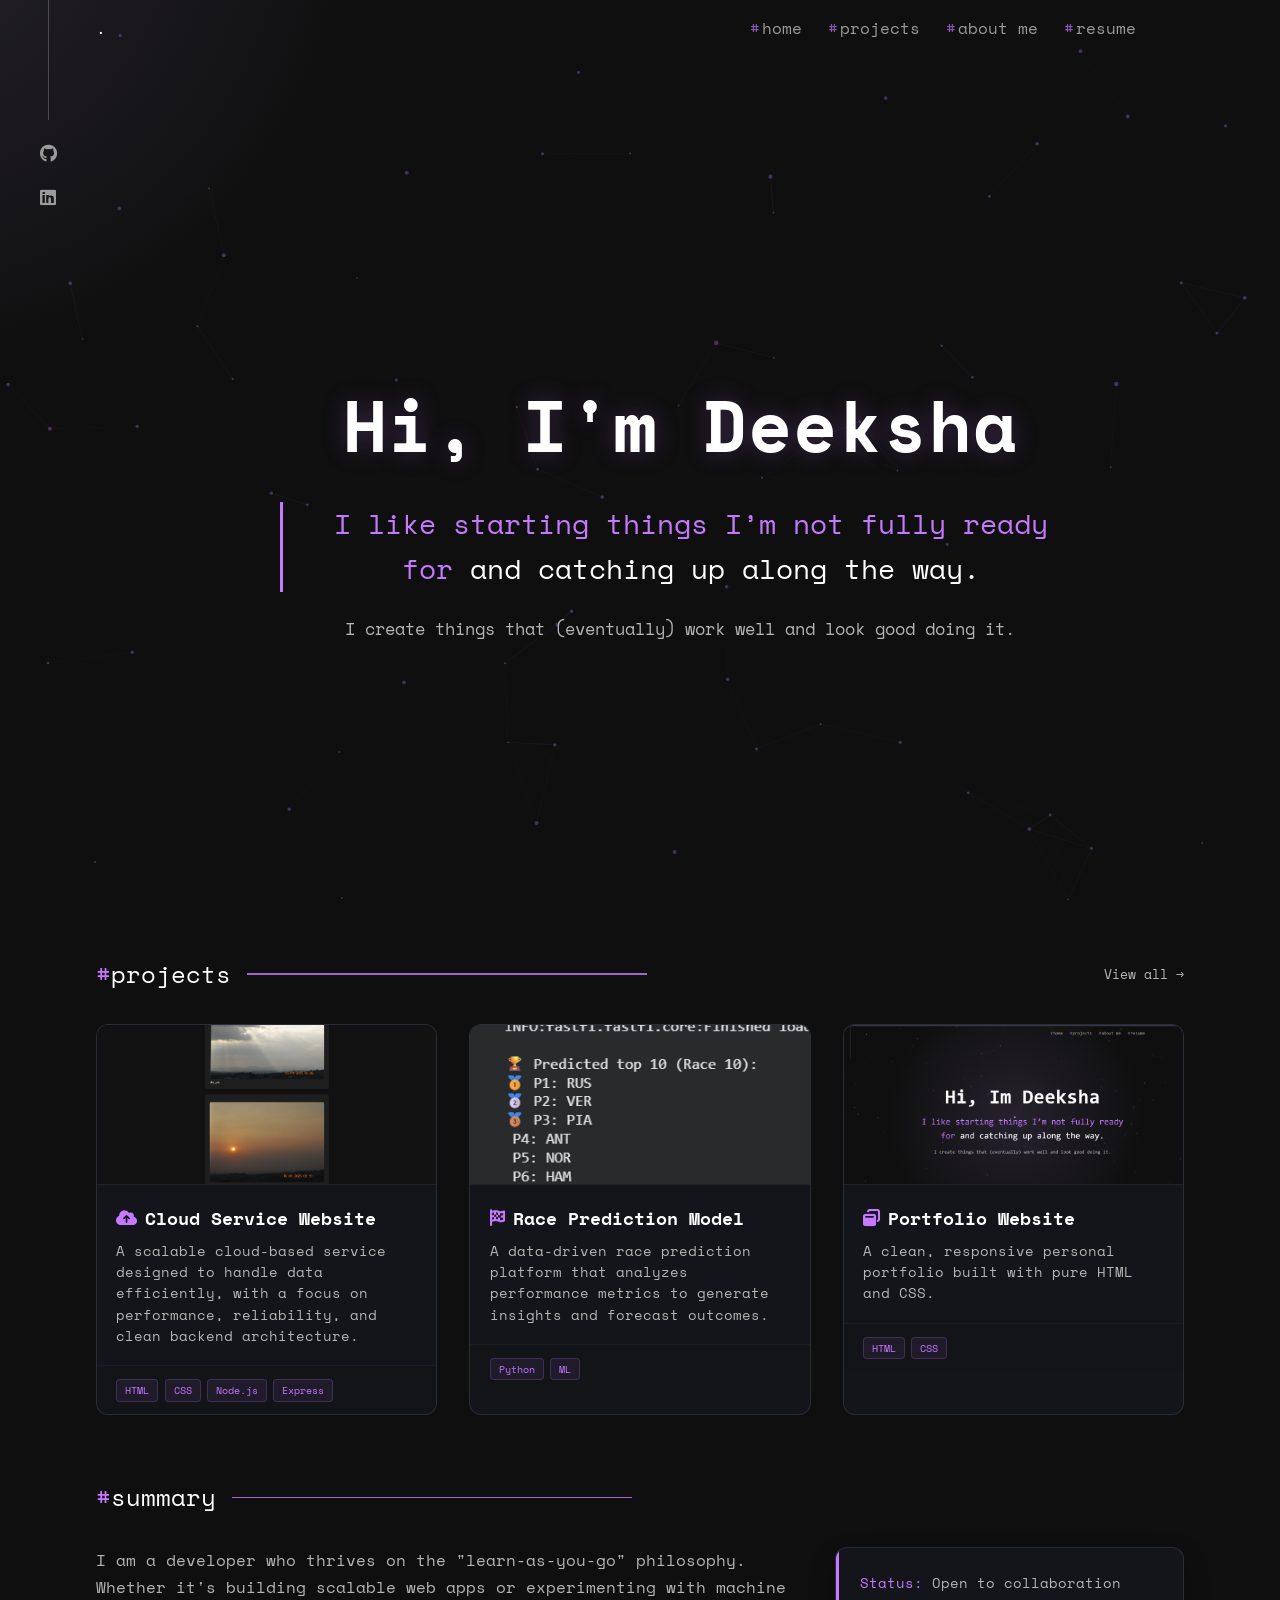
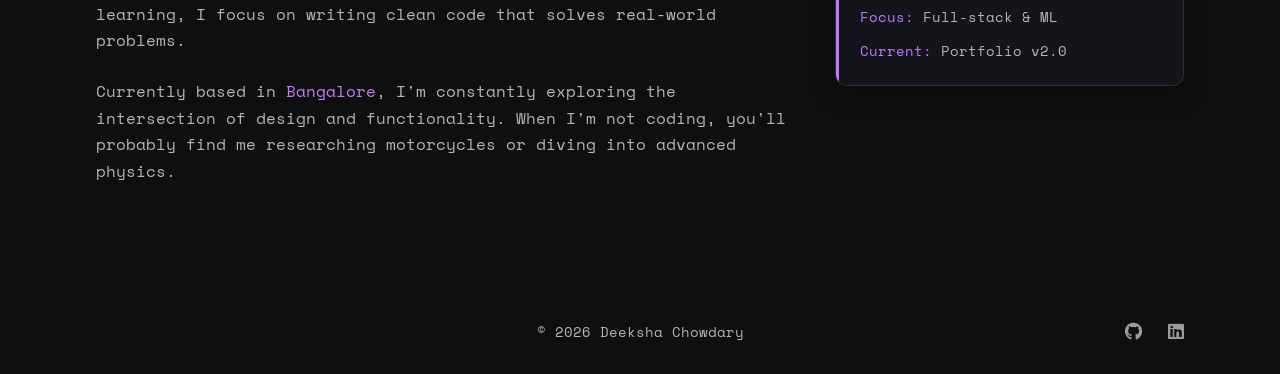
==== commit 00b90263: "added more content and changes ui" ====
--- a/main/index.html
+++ b/main/index.html
@@ -1,5 +1,6 @@
 <!DOCTYPE html>
 <html lang="en">
+
 <head>
     <meta charset="UTF-8">
     <title>Deeksha Chowdary</title>
@@ -11,13 +12,14 @@
 </head>
 
 <body>
+    <div id="page-transition-overlay"></div>
     <canvas id="particleCanvas"></canvas>
     <!-- Sidebar -->
     <div class="side-bar">
         <div class="line"></div>
         <div class="icons">
-            <a href="#"><i class="fa-brands fa-github"></i></a>
-            <a href="#"><i class="fa-brands fa-linkedin"></i></a>
+            <a href="https://github.com/deekshachowdaryd" target="_blank"><i class="fa-brands fa-github"></i></a>
+            <a href="https://www.linkedin.com" target="_blank"><i class="fa-brands fa-linkedin"></i></a>
         </div>
     </div>
 
@@ -26,10 +28,10 @@
         <p class="logo">.</p>
         <nav class="nav">
             <ul>
-                <li><a href="#">home</a></li>
+                <li><a href="index.html">home</a></li>
                 <li><a href="projects.html">projects</a></li>
                 <li><a href="aboutme.html">about me</a></li>
-                <li><a href="#">resume</a></li>
+                <li><a href="resume.html">resume</a></li>
             </ul>
         </nav>
     </header>
@@ -37,7 +39,7 @@
     <!-- Hero -->
     <main>
         <div class="text">
-            <h1 class="name reveal">Hi, Im Deeksha</h1>
+            <h1 class="name reveal">Hi, I'm Deeksha</h1>
 
             <p class="upper_txt reveal">
                 <span class="purple">I like starting things I’m not fully ready for</span>
@@ -63,87 +65,119 @@
         <section class="project-cards">
             <article class="project-card reveal">
                 <a href="cloud_service_project.html" class="project-link">
-                <figure class="project-card__preview">
-                    <img src="cloud_project.png" alt="portfolio project preview">
-                </figure>
+                    <figure class="project-card__preview">
+                        <img src="cloud_project.png" alt="portfolio project preview">
+                    </figure>
 
-                <!-- Title + description -->
-                <header class="project-card__content">
-                    <h3 class="project-card__title">portfolio Website</h3>
-                    <p class="project-card__desc">A clean, responsive personal portfolio built with pure HTML and CSS.</p>
-                </header>
+                    <!-- Title + description -->
+                    <header class="project-card__content">
+                        <h3 class="project-card__title"><i class="fa-solid fa-cloud-arrow-up"></i> Cloud Service Website
+                        </h3>
+                        <p class="project-card__desc">A scalable cloud-based service designed to handle data
+                            efficiently, with a focus on performance, reliability, and clean backend architecture.</p>
+                    </header>
 
-                
-                <!-- Tech stack strip -->
-                <div class="project-card__stack">
-                    HTML · CSS 
-                </div>
-            </a>
+
+                    <!-- Tech stack strip -->
+                    <div class="project-card__stack">
+                        <span class="tag">HTML</span>
+                        <span class="tag">CSS</span>
+                        <span class="tag">Node.js</span>
+                        <span class="tag">Express</span>
+                    </div>
+                </a>
             </article>
 
             <article class="project-card reveal">
                 <a href="project-race.html" class="project-link">
-                <figure class="project-card__preview">
-                    <img src="f1_project.png" alt="portfolio project preview">
-                </figure>
+                    <figure class="project-card__preview">
+                        <img src="f1_project.png" alt="portfolio project preview">
+                    </figure>
 
-                <!-- Title + description -->
-                <header class="project-card__content">
-                    <h3 class="project-card__title">portfolio Website</h3>
-                    <p class="project-card__desc">A clean, responsive personal portfolio built with pure HTML and CSS.</p>
-                </header>
+                    <!-- Title + description -->
+                    <header class="project-card__content">
+                        <h3 class="project-card__title"><i class="fa-solid fa-flag-checkered"></i> Race Prediction Model
+                        </h3>
+                        <p class="project-card__desc">A data-driven race prediction platform that analyzes performance
+                            metrics to generate insights and forecast outcomes.</p>
+                    </header>
 
-                
-                <!-- Tech stack strip -->
-                <div class="project-card__stack">
-                    HTML · CSS 
-                </div>
-            </a>
+
+                    <!-- Tech stack strip -->
+                    <div class="project-card__stack">
+                        <span class="tag">Python</span>
+                        <span class="tag">ML</span>
+                    </div>
+                </a>
             </article>
 
             <article class="project-card reveal">
                 <a href="project-protfolio.html" class="project-link">
-                <figure class="project-card__preview">
-                    <img src="project.png" alt="portfolio project preview">
-                </figure>
+                    <figure class="project-card__preview">
+                        <img src="project.png" alt="portfolio project preview">
+                    </figure>
 
-                <!-- Title + description -->
-                <header class="project-card__content">
-                    <h3 class="project-card__title">portfolio Website</h3>
-                    <p class="project-card__desc">A clean, responsive personal portfolio built with pure HTML and CSS.</p>
-                </header>
+                    <!-- Title + description -->
+                    <header class="project-card__content">
+                        <h3 class="project-card__title"><i class="fa-solid fa-window-restore"></i> Portfolio Website
+                        </h3>
+                        <p class="project-card__desc">A clean, responsive personal portfolio built with pure HTML and
+                            CSS.</p>
+                    </header>
 
-                
-                <!-- Tech stack strip -->
-                <div class="project-card__stack">
-                    HTML · CSS 
-                </div>
-            </a>
+
+                    <!-- Tech stack strip -->
+                    <div class="project-card__stack">
+                        <span class="tag">HTML</span>
+                        <span class="tag">CSS</span>
+                    </div>
+                </a>
             </article>
         </section>
     </section>
 
-    <!-- Skills -->
-    <section class="projects">
+    <!-- Summary -->
+    <section class="projects reveal">
         <div class="projects-header">
             <p class="project_title">
                 <span class="purple">#</span>summary
             </p>
         </div>
 
-        <p></p>
+        <div class="summary-container">
+            <div class="summary-content">
+                <p>
+                    I am a developer who thrives on the "learn-as-you-go" philosophy.
+                    Whether it's building scalable web apps or experimenting with
+                    machine learning, I focus on writing clean code that solves
+                    real-world problems.
+                </p>
+                <p>
+                    Currently based in <span class="purple">Bangalore</span>, I'm
+                    constantly exploring the intersection of design and functionality.
+                    When I'm not coding, you'll probably find me researching
+                    motorcycles or diving into advanced physics.
+                </p>
+            </div>
+
+            <div class="status-box">
+                <p><span class="purple">Status:</span> Open to collaboration</p>
+                <p><span class="purple">Focus:</span> Full-stack & ML</p>
+                <p><span class="purple">Current:</span> Portfolio v2.0</p>
+            </div>
+        </div>
     </section>
-
     <!-- footer -->
     <footer class="footer">
         <div class="footer-content">
             <p class="footer-name">© 2026 Deeksha Chowdary</p>
             <div class="footer-socials">
-                <a href="#"><i class="fa-brands fa-github"></i></a>
-                <a href="#"><i class="fa-brands fa-linkedin"></i></a>
+                <a href="https://github.com/deekshachowdaryd" target="_blank"><i class="fa-brands fa-github"></i></a>
+                <a href="https://www.linkedin.com" target="_blank"><i class="fa-brands fa-linkedin"></i></a>
             </div>
         </div>
     </footer>
 
 </body>
-</html>
+
+</html>
--- a/main/index_style.css
+++ b/main/index_style.css
@@ -172,19 +172,22 @@
     color: white;
     margin-bottom: 1.5rem;
     letter-spacing: 1px;
+    text-shadow: 0 0 25px rgba(197, 121, 255, 0.25);
 }
 
 /* Main headline */
 .upper_txt {
-    font-size: clamp(1.5rem, 3vw, 2rem);
+    font-size: clamp(1.35rem, 2.5vw, 1.75rem);
     line-height: 1.6;
     margin-bottom: 1.5rem;
     color: white;
+    border-left: 3px solid #c579ff;
+    padding-left: 1.2rem;
 }
 
 /* Sub text */
 .lower_txt {
-    font-size: 1.1rem;
+    font-size: 1.05rem;
     color: rgb(181, 181, 181);
 }
 
@@ -240,27 +243,51 @@
 
 .project-cards {
     display: grid;
-    grid-template-columns: repeat(auto-fit, minmax(280px, 1fr));
-    gap: 1.5rem;
+    grid-template-columns: repeat(auto-fit, minmax(300px, 1fr));
+    gap: 2rem;
+    margin-top: 2rem;
 }
 
 .project-card {
-    border: 1.5px solid #3a3f4b;
-    background-color: #242830;
+    border: 1px solid rgba(58, 63, 75, 0.6);
+    background: rgba(24, 28, 37, 0.55);
+    backdrop-filter: blur(12px);
+    -webkit-backdrop-filter: blur(12px);
+    border-radius: 12px;
     display: flex;
     flex-direction: column;
-    transition: transform 0.25s ease, border-color 0.25s ease;
+    transition: all 0.4s cubic-bezier(0.165, 0.84, 0.44, 1);
+    overflow: hidden;
+    position: relative;
+    text-decoration: none;
+    color: inherit;
+}
+
+.project-card::before {
+    content: '';
+    position: absolute;
+    top: 0;
+    left: 0;
+    width: 100%;
+    height: 3px;
+    background: linear-gradient(90deg, transparent, #c579ff, transparent);
+    opacity: 0;
+    transition: opacity 0.3s ease;
 }
 
 .project-card:hover {
-    transform: translateY(-6px);
-    border-color: #c579ff;
-}
-
+    border-color: rgba(197, 121, 255, 0.5);
+    transform: translateY(-8px);
+    box-shadow: 0 15px 30px rgba(197, 121, 255, 0.15);
+}
+
+.project-card:hover::before {
+    opacity: 1;
+}
 
 .project-card__preview {
     width: 100%;
-    height: 170px;
+    height: 160px;
     overflow: hidden;
 }
 
@@ -268,33 +295,57 @@
     width: 100%;
     height: 100%;
     object-fit: cover;
-    border-bottom: 1px solid #3a3f4b;
-}
-
+    border-bottom: 1px solid rgba(58, 63, 75, 0.3);
+    transition: transform 0.5s ease;
+}
+
+.project-card:hover .project-card__preview img {
+    transform: scale(1.05);
+}
 
 .project-card__content {
-    padding: 1rem;
+    padding: 1.2rem;
 }
 
 .project-card__title {
-    font-size: 1.1rem;
+    font-size: 1.15rem;
     margin-bottom: 0.5rem;
+    color: white;
+    display: flex;
+    align-items: center;
+    gap: 0.5rem;
+}
+
+.project-card__title i {
+    color: #c579ff;
+    font-size: 1.05rem;
 }
 
 .project-card__desc {
-    font-size: 0.9rem;
+    font-size: 0.88rem;
     color: #b5b5b5;
-}
-
+    line-height: 1.5;
+}
 
 .project-card__stack {
-    padding: 0.6rem 1rem;
-    font-size: 0.8rem;
-    border-top: 1px solid #3a3f4b;
+    padding: 0.8rem 1.2rem;
+    border-top: 1px solid rgba(58, 63, 75, 0.2);
     color: #b5b5b5;
-}
-
-
+    display: flex;
+    flex-wrap: wrap;
+    gap: 0.4rem;
+    background: rgba(15, 15, 15, 0.15);
+}
+
+.tag {
+    font-size: 0.65rem;
+    background: rgba(197, 121, 255, 0.08);
+    color: #c579ff;
+    padding: 0.15rem 0.5rem;
+    border-radius: 4px;
+    border: 1px solid rgba(197, 121, 255, 0.2);
+    font-family: 'Space Mono', monospace;
+}
 
 .project-link {
     display: flex;
@@ -380,75 +431,58 @@
 
 
 
-.project-cards {
-  display: flex;
-  gap: 1.5rem;
-  justify-content: flex-start;
-  flex-wrap: wrap;              
-  margin-top: 2rem;
-}
-
-.project-card {
-  flex: 1 1 300px;              
-  max-width: 31%;               
-  border: 1.5px solid #3a3f4b;
-  color: white;
-  background-color: #242830;
-  display: flex;
-  flex-direction: column;
-  border-radius: 10%;
-}
-
-
-.project-card__preview {
-  width: 100%;
-  height: 160px;
-  overflow: hidden;
-  border-radius: 17%;
-}
-
-
-.project-card__preview img {
-  width: 100%;
-  height: 100%;
-  object-fit: cover;
-  border-bottom: 1px solid #3a3f4b;;
-}
-
-
-.project-card__content {
-  padding: 1rem;
-}
-
-.project-card__title {
-  font-size: 1rem;
-  margin-bottom: 0.5rem;
-}
-
-.project-card__desc {
-  font-size: 0.85rem;
-  color: rgb(181, 181, 181);
-}
-
-
-.project-card__stack {
-  padding: 0.6rem 1rem;
-  font-size: 0.75rem;
-  border-top: 1px solid #3a3f4b;
-  color: rgb(181, 181, 181);
+/* ---------- Summary & Status Section ---------- */
+.summary-container {
+    display: grid;
+    grid-template-columns: 2fr 1fr;
+    gap: 2.5rem;
+    margin-top: 2rem;
+    align-items: start;
+}
+
+.summary-content p {
+    color: #b5b5b5;
+    margin-bottom: 1.5rem;
+    line-height: 1.7;
+    font-size: 0.98rem;
+}
+
+.status-box {
+    border: 1px solid rgba(58, 63, 75, 0.6);
+    background: rgba(24, 28, 37, 0.55);
+    backdrop-filter: blur(12px);
+    -webkit-backdrop-filter: blur(12px);
+    border-radius: 12px;
+    padding: 1.5rem;
+    display: flex;
+    flex-direction: column;
+    gap: 0.8rem;
+    box-shadow: 0 10px 25px rgba(0, 0, 0, 0.25);
+    position: relative;
+    overflow: hidden;
+}
+
+.status-box::before {
+    content: '';
+    position: absolute;
+    top: 0;
+    left: 0;
+    width: 3px;
+    height: 100%;
+    background: #c579ff;
+}
+
+.status-box p {
+    font-size: 0.9rem;
+    color: #b5b5b5;
+    margin: 0;
 }
 
 @media (max-width: 768px) {
-  .project-card {
-    max-width: 100%;
-  }
-}
-
-
-@media (max-width: 987px) {
-  .project-card {
-    max-width: 100%;
-  }
+    .summary-container {
+        grid-template-columns: 1fr;
+        gap: 1.5rem;
+    }
 }
 
 /* ---------- Footer ---------- */
@@ -513,63 +547,124 @@
 .project-detail {
     max-width: 900px;
     margin: 4rem auto;
-    padding: 0 2rem;
+    padding: 2.5rem;
     color: white;
+    background: rgba(24, 28, 37, 0.45);
+    border: 1px solid rgba(58, 63, 75, 0.5);
+    backdrop-filter: blur(12px);
+    -webkit-backdrop-filter: blur(12px);
+    border-radius: 12px;
+    box-shadow: 0 20px 40px rgba(0, 0, 0, 0.4);
+    position: relative;
+}
+
+.project-detail::before {
+    content: '';
+    position: absolute;
+    top: 0;
+    left: 0;
+    width: 4px;
+    height: 100%;
+    background: linear-gradient(180deg, #c579ff, transparent);
+    border-top-left-radius: 12px;
+    border-bottom-left-radius: 12px;
 }
 
 /* Back button */
-.project-detail a {
+.project-detail a:not(.back-btn):not(.project-links a) {
     text-decoration: none;
     color: #c579ff;
     font-size: 0.9rem;
     transition: color 0.25s ease;
 }
 
-.project-detail a:hover {
+.project-detail a:not(.back-btn):not(.project-links a):hover {
     color: #ffffff;
 }
 
 /* Title */
 .project-detail h1 {
-    font-size: 2.5rem;
-    margin: 2rem 0 1rem 0;
+    font-size: 2.3rem;
+    margin: 1.5rem 0 1rem 0;
+    color: white;
+    text-shadow: 0 0 15px rgba(197, 121, 255, 0.15);
 }
 
 /* Section headings */
 .project-detail h2 {
-    margin-top: 2rem;
-    margin-bottom: 0.8rem;
-    font-size: 1.2rem;
-    color: #c579ff;
+    margin-top: 2.5rem;
+    margin-bottom: 1rem;
+    font-size: 1.3rem;
+    color: #c579ff;
+    border-bottom: 1px solid rgba(197, 121, 255, 0.15);
+    padding-bottom: 0.4rem;
 }
 
 /* Paragraphs */
 .project-detail p {
     color: #b5b5b5;
-    line-height: 1.6;
+    line-height: 1.7;
     font-size: 0.95rem;
+    margin-bottom: 1rem;
 }
 
 /* Image */
 .project-detail img {
     width: 100%;
-    margin: 1.5rem 0;
-    border: 1px solid #3a3f4b;
-}
-
-/* List */
+    margin: 2rem 0;
+    border: 1px solid rgba(58, 63, 75, 0.4);
+    border-radius: 8px;
+}
+
+/* List styling */
 .project-detail ul {
-    margin-left: 1.2rem;
+    margin-left: 0;
+    list-style: none;
+    display: flex;
+    flex-direction: column;
+    gap: 0.8rem;
+    margin-top: 1rem;
+    margin-bottom: 1.5rem;
+}
+
+.project-detail li {
+    font-size: 0.93rem;
     color: #b5b5b5;
-}
-
-.project-detail li {
-    margin-bottom: 0.5rem;
+    line-height: 1.6;
+    display: flex;
+    align-items: flex-start;
+    gap: 0.8rem;
+}
+
+.project-detail li i {
+    color: #c579ff;
+    margin-top: 0.25rem;
+    font-size: 0.9rem;
+    flex-shrink: 0;
+}
+
+/* Detailed Tech Stack Badges */
+.project-detail .tech-stack-container {
+    display: flex;
+    flex-wrap: wrap;
+    gap: 0.5rem;
+    margin: 1rem 0;
+}
+
+.project-detail .tech-tag {
+    font-size: 0.72rem;
+    background: rgba(197, 121, 255, 0.08);
+    color: #c579ff;
+    padding: 0.3rem 0.8rem;
+    border-radius: 6px;
+    border: 1px solid rgba(197, 121, 255, 0.25);
+    font-weight: 500;
+    font-family: 'Space Mono', monospace;
 }
 
 /* Buttons container */
 .project-links {
-    margin-top: 2rem;
+    margin-top: 2.5rem;
     display: flex;
     gap: 1rem;
 }
@@ -577,29 +672,37 @@
 /* Buttons */
 .project-links a {
     border: 1px solid #c579ff;
-    padding: 0.5rem 1rem;
-    font-size: 0.8rem;
-    color: #c579ff;
+    padding: 0.6rem 1.4rem;
+    font-size: 0.82rem;
+    color: #c579ff;
+    text-decoration: none;
+    border-radius: 6px;
     transition: all 0.25s ease;
+    font-weight: bold;
+    display: inline-flex;
+    align-items: center;
+    gap: 0.5rem;
 }
 
 .project-links a:hover {
     background-color: #c579ff;
     color: #242830;
+    box-shadow: 0 0 15px rgba(197, 121, 255, 0.35);
 }
 
 /* Back button specific */
 .back-btn {
-    text-decoration: none;   /* removes underline */
-    color: #c579ff;
-    font-size: 0.9rem;
-    display: inline-block;
-    margin-bottom: 1rem;
+    text-decoration: none;   
+    color: #b5b5b5 !important;
+    font-size: 0.85rem;
+    display: inline-flex;
+    align-items: center;
+    gap: 0.4rem;
     transition: color 0.25s ease;
 }
 
 .back-btn:hover {
-    color: #ffffff;
+    color: #ffffff !important;
 }
 
 
@@ -661,4 +764,76 @@
 
 
 .project-card:nth-child(2) { transition-delay: 0.1s; }
-.project-card:nth-child(3) { transition-delay: 0.2s; }+.project-card:nth-child(3) { transition-delay: 0.2s; }
+
+#page-transition-overlay {
+    position: fixed;
+    top: 0;
+    left: 0;
+    width: 100%;
+    height: 100%;
+    background-color: #0f0f0f; /* Matches your background */
+    z-index: 20000; /* Higher than everything else */
+    pointer-events: none;
+    transition: opacity 0.5s ease-in-out;
+    opacity: 1; /* Starts fully visible */
+}
+
+/* Class to fade the overlay out */
+.fade-out-overlay {
+    opacity: 0 !important;
+}
+
+/* Class to fade the overlay in (for leaving) */
+.fade-in-overlay {
+    opacity: 1 !important;
+}
+
+
+
+/* --- Resume Page Layout --- */
+.resume-page-container {
+    padding: 4rem 6rem;
+    max-width: 1000px;
+    margin: 0 auto;
+}
+
+.resume-header {
+    display: flex;
+    justify-content: space-between;
+    align-items: center;
+    margin-bottom: 2rem;
+}
+
+.resume-frame {
+    border: 1px solid var(--border-color);
+    background-color: white; /* Ensures PDF looks standard regardless of theme */
+    box-shadow: 0 10px 30px rgba(0,0,0,0.3);
+}
+
+.download-btn {
+    background-color: var(--purple);
+    color: var(--bg-color) !important;
+    padding: 0.7rem 1.5rem;
+    text-decoration: none;
+    font-weight: bold;
+    border-radius: 4px;
+    display: flex;
+    align-items: center;
+    gap: 10px;
+    transition: 0.3s ease;
+}
+
+.download-btn:hover {
+    transform: translateY(-3px);
+    box-shadow: 0 5px 15px var(--purple);
+}
+
+/* Mobile Fix */
+@media (max-width: 768px) {
+    .resume-header {
+        flex-direction: column;
+        gap: 1.5rem;
+        text-align: center;
+    }
+}
